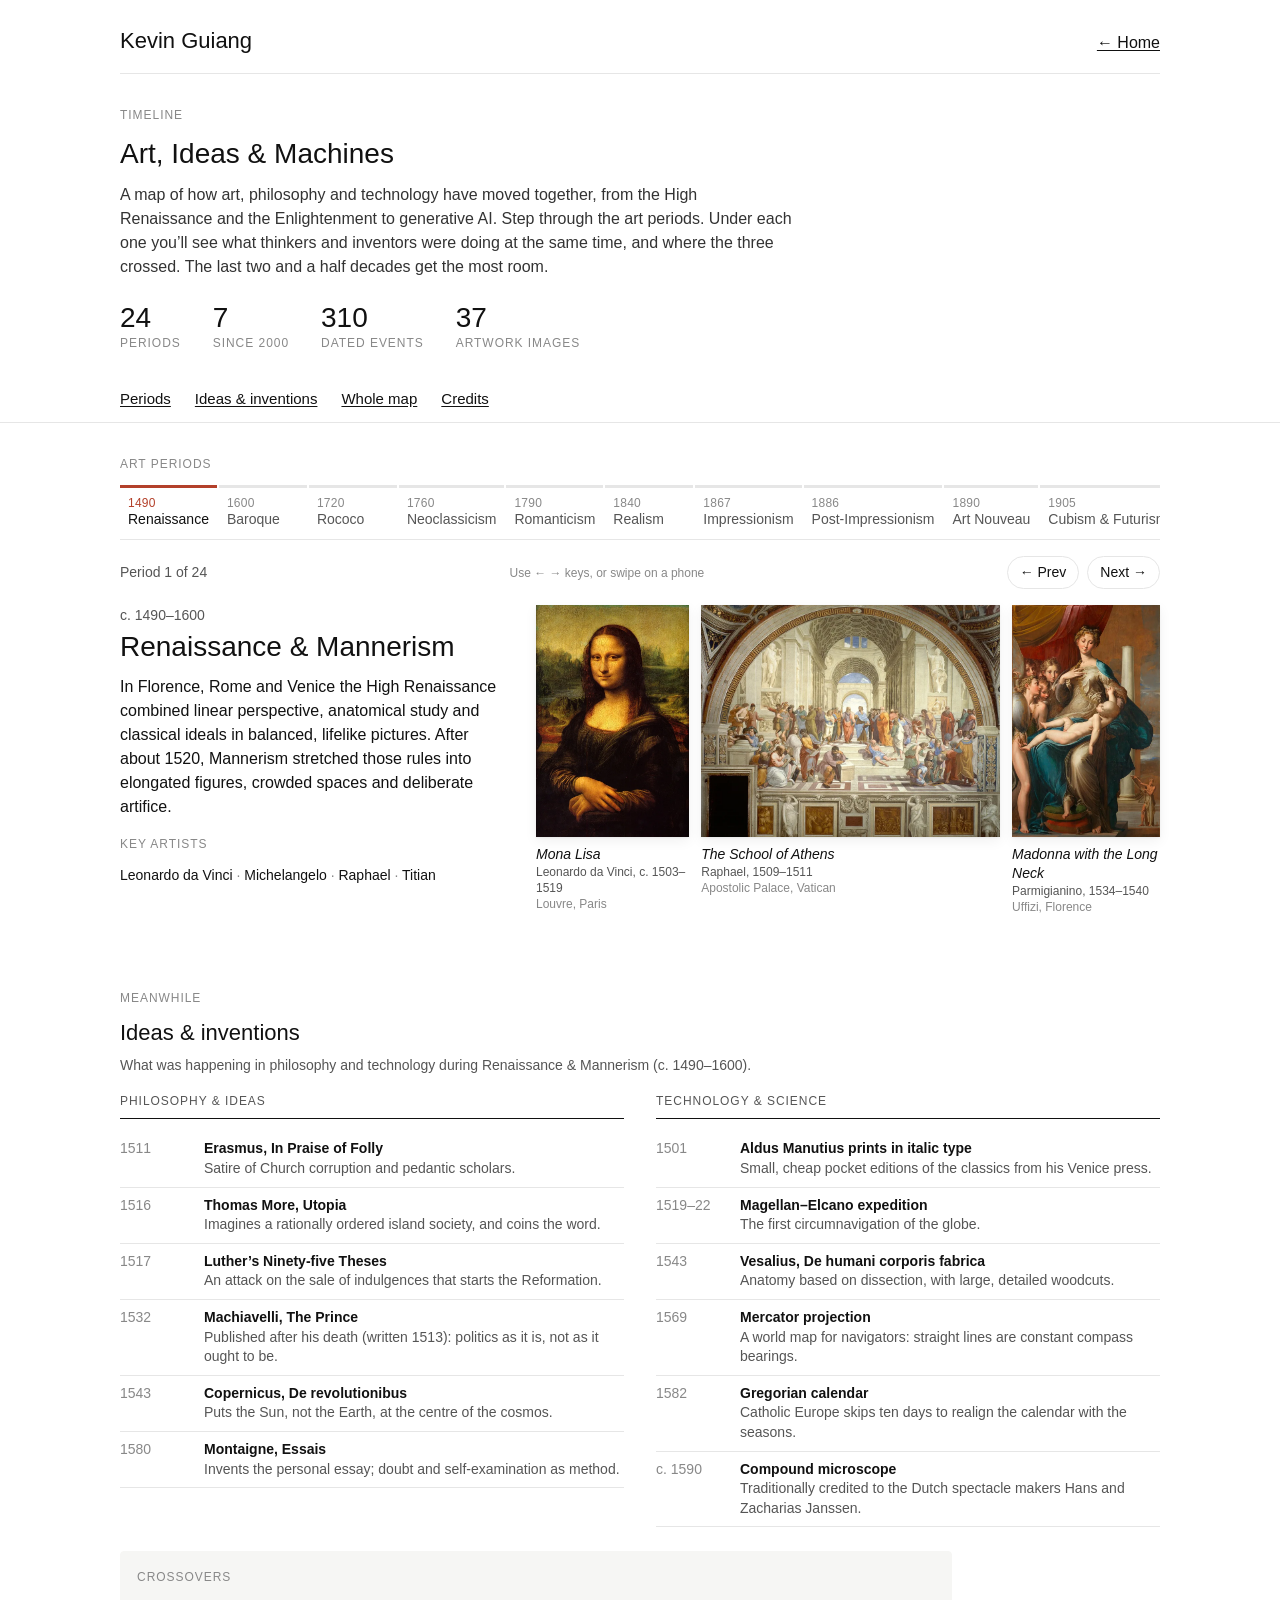
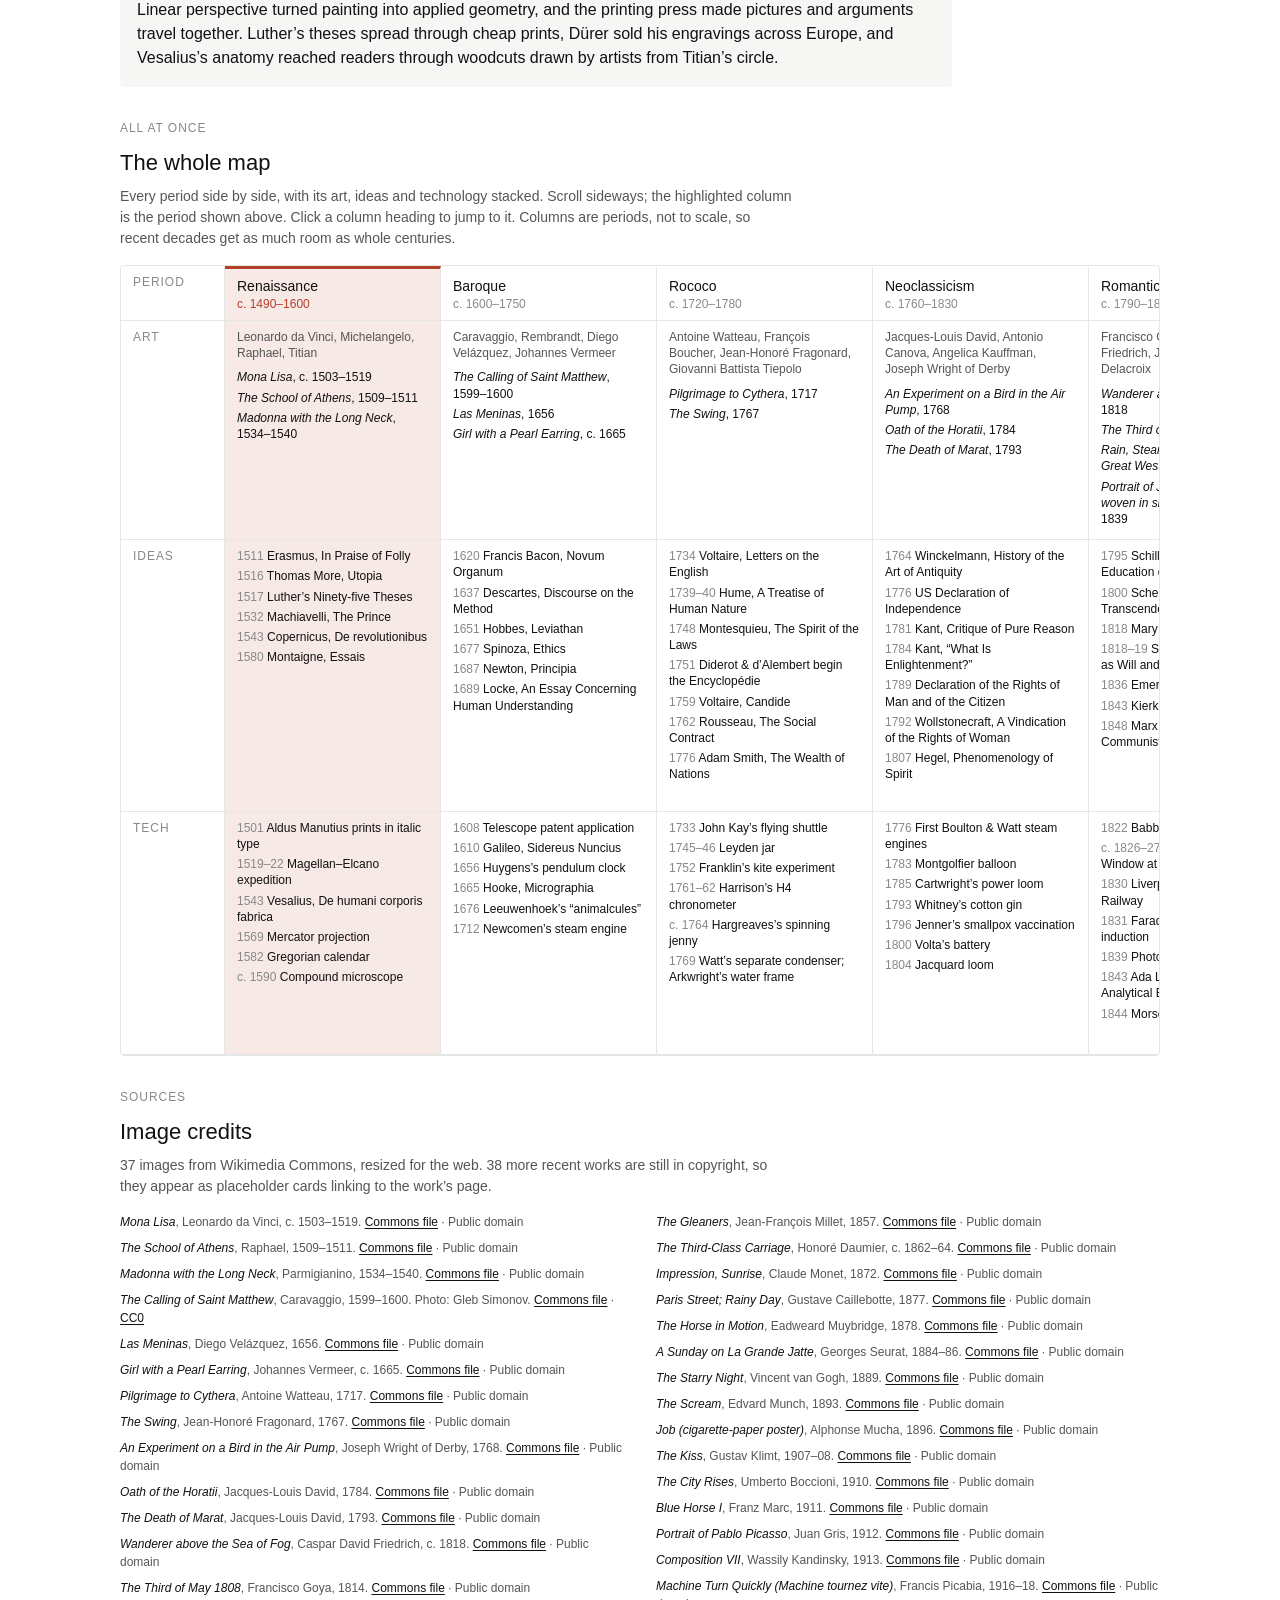
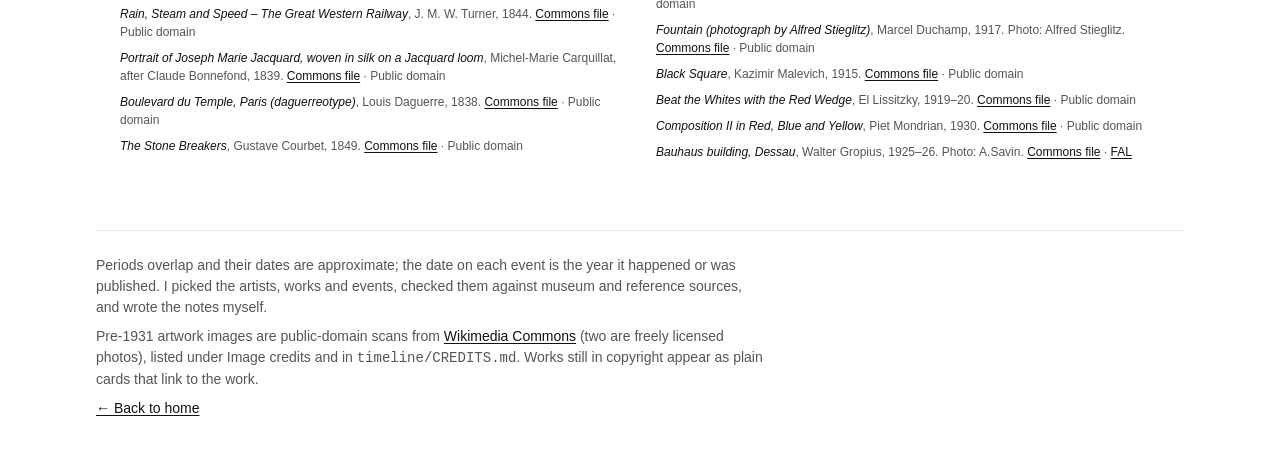
==== timeline/index.html @ 98204a41 "Add Timeline page: Art, Ideas & Machines Slideshow of 24 art periods (Renaissance to 2024-now, 7 sli" ====
<!DOCTYPE html>
<html lang="en">
<head>
  <meta charset="utf-8">
  <meta name="viewport" content="width=device-width, initial-scale=1">
  <meta name="description" content="Art, Ideas & Machines: a slideshow of art periods from the Renaissance to generative AI, with what was happening in philosophy and technology at the same time.">
  <title>Art, Ideas &amp; Machines — Kevin Guiang</title>
  <link rel="icon" href="data:,">
  <link rel="stylesheet" href="../assets/site.css">
  <style>
    /* Page-specific styles only; shared tokens and components live in assets/site.css.
       The accent marks one thing on this page: the period you are looking at. */
    html { scroll-behavior: smooth; }

    /* Period strip (mini-timeline) */
    .strip-wrap { position: relative; margin: 0 0 var(--space-4); }
    .strip { list-style: none; margin: 0; padding: 0 0 var(--space-2); display: flex; gap: 2px; overflow-x: auto; scrollbar-width: thin; border-bottom: 1px solid var(--color-line); }
    .strip li { flex: none; }
    .strip button { font: inherit; background: none; border: 0; border-top: 3px solid var(--color-line); padding: var(--space-2) var(--space-2) 0; min-width: 5.5rem; text-align: left; cursor: pointer; color: var(--color-subtle); line-height: 1.25; }
    .strip button:hover { border-top-color: var(--color-text); color: var(--color-text); }
    .strip button:focus-visible { outline: 2px solid var(--color-text); outline-offset: 2px; }
    .strip .yr { display: block; font-size: var(--text-xs); color: var(--color-muted); letter-spacing: 0.02em; }
    .strip .nm { display: block; font-size: var(--text-sm); white-space: nowrap; }
    .strip button[aria-current="true"] { border-top-color: var(--color-accent); color: var(--color-text); }
    .strip button[aria-current="true"] .yr { color: var(--color-accent); }
    .strip .era-break { border-left: 1px solid var(--color-line); margin-left: var(--space-2); padding-left: var(--space-2); }

    /* Slide controls */
    .controls { display: flex; align-items: center; justify-content: space-between; gap: var(--space-3); margin: 0 0 var(--space-4); }
    .controls .count { font-size: var(--text-sm); color: var(--color-subtle); }
    .controls .btns { display: flex; gap: var(--space-2); }
    .controls .hint { font-size: var(--text-xs); color: var(--color-muted); }
    @media (max-width: 600px) { .controls .hint { display: none; } }

    /* Slide */
    .slide { display: grid; grid-template-columns: minmax(16rem, 24rem) 1fr; gap: var(--space-6); align-items: start; min-height: 22rem; touch-action: pan-y; }
    .slide.enter { animation: fade .25s ease-out; }
    @keyframes fade { from { opacity: 0; transform: translateY(4px); } to { opacity: 1; transform: none; } }
    .slide .range { margin: 0 0 var(--space-1); font-size: var(--text-sm); color: var(--color-subtle); }
    .slide h2 { margin: 0 0 var(--space-3); font-size: var(--text-xl); font-weight: 400; line-height: 1.2; }
    .slide .desc { margin: 0 0 var(--space-4); }
    .slide .artists { margin: 0; padding: 0; list-style: none; font-size: var(--text-sm); }
    .slide .artists li { display: inline; }
    .slide .artists li + li::before { content: " · "; color: var(--color-muted); }

    /* Artworks: a justified row, each figure grows with its aspect ratio */
    .works { --row-h: 12rem; display: flex; flex-wrap: wrap; gap: var(--space-4) var(--space-3); align-items: flex-start; }
    .work { margin: 0; min-width: 0; }
    .work img { display: block; width: 100%; height: auto; background: var(--color-surface); box-shadow: var(--shadow-card); }
    .work .frame { display: block; text-decoration: none; }
    .work--ph { flex: 0.8 1 calc(0.8 * var(--row-h)); max-width: 16rem; }
    .work .ph { aspect-ratio: 4 / 5; width: 100%; padding: var(--space-3); text-decoration: none; color: var(--color-subtle); font-size: var(--text-xs); }
    .work .ph:hover { border-color: var(--color-text); }
    .work .ph .pt { color: var(--color-text); font-size: var(--text-sm); line-height: 1.3; display: -webkit-box; -webkit-line-clamp: 5; -webkit-box-orient: vertical; overflow: hidden; }
    .work .ph .pa { display: block; margin-top: var(--space-1); }
    .work .ph .pn { font-size: 0.625rem; letter-spacing: 0.06em; text-transform: uppercase; color: var(--color-muted); }
    .work .ph .go { text-decoration: underline; text-underline-offset: .15em; color: var(--color-text); }
    .work figcaption { margin-top: var(--space-2); font-size: var(--text-xs); line-height: 1.35; color: var(--color-subtle); }
    .work figcaption .wt { display: block; color: var(--color-text); font-size: var(--text-sm); font-style: italic; }
    .work figcaption .wn { display: block; color: var(--color-muted); }

    /* Lanes under the slideshow */
    .lanes { display: grid; grid-template-columns: 1fr 1fr; gap: var(--space-6); }
    .lane h3 { margin: 0 0 var(--space-3); padding-bottom: var(--space-2); border-bottom: 1px solid var(--color-text); font-size: var(--text-xs); font-weight: 400; letter-spacing: var(--tracking-label); text-transform: uppercase; color: var(--color-subtle); }
    .lane ol { list-style: none; margin: 0; padding: 0; }
    .lane li { display: grid; grid-template-columns: 4.5rem 1fr; gap: var(--space-3); padding: var(--space-2) 0; border-bottom: 1px solid var(--color-line); font-size: var(--text-sm); line-height: 1.4; }
    .lane .y { color: var(--color-muted); font-variant-numeric: tabular-nums; }
    .lane .t { display: block; font-weight: 700; }
    .lane .n { display: block; color: var(--color-subtle); }
    .cross { margin-top: var(--space-5); background: var(--color-surface); border-color: var(--color-surface); max-width: 52rem; }
    .cross p:last-child { margin: 0; }

    /* Overview: every period as a column, three lanes as rows */
    .ov-scroll { overflow-x: auto; border: 1px solid var(--color-line); border-radius: var(--radius); scrollbar-width: thin; }
    .ov { display: grid; width: max-content; grid-template-columns: 6.5rem; grid-auto-columns: 13.5rem; grid-template-rows: auto auto auto auto; grid-auto-flow: column; font-size: var(--text-xs); line-height: 1.35; }
    .ov > div { padding: var(--space-2) var(--space-3); border-right: 1px solid var(--color-line); border-bottom: 1px solid var(--color-line); }
    .ov .rl { position: sticky; left: 0; z-index: 1; background: var(--color-bg); letter-spacing: var(--tracking-label); text-transform: uppercase; color: var(--color-muted); }
    .ov .hd { padding: 0; border-top: 3px solid transparent; }
    .ov .hd button { font: inherit; text-align: left; width: 100%; height: 100%; background: none; border: 0; padding: var(--space-2) var(--space-3); cursor: pointer; color: var(--color-text); }
    .ov .hd button:hover .on { text-decoration: underline; }
    .ov .hd .on { display: block; font-size: var(--text-sm); }
    .ov .hd .or { display: block; color: var(--color-muted); }
    .ov ul { list-style: none; margin: 0; padding: 0; }
    .ov li { margin: 0 0 var(--space-1); }
    .ov li b { font-weight: 400; color: var(--color-muted); font-variant-numeric: tabular-nums; }
    .ov .art em { color: var(--color-text); }
    .ov .art .who { color: var(--color-subtle); margin-bottom: var(--space-2); }
    .ov .cur { background: var(--color-accent-soft); }
    .ov .hd.cur { border-top-color: var(--color-accent); }
    .ov .hd.cur .or { color: var(--color-accent); }
    .ov-note { margin-top: var(--space-2); }

    /* Credits */
    .credits { margin: 0; padding: 0; list-style: none; columns: 2 22rem; column-gap: var(--space-6); font-size: var(--text-xs); color: var(--color-subtle); }
    .credits li { break-inside: avoid; margin: 0 0 var(--space-2); }
    .credits i { color: var(--color-text); }

    @media (max-width: 860px) {
      .slide { grid-template-columns: 1fr; gap: var(--space-4); min-height: 0; }
      .works { --row-h: 9.5rem; }
    }
    @media (max-width: 600px) {
      .page-title { font-size: 1.4rem; }
      .slide h2 { font-size: 1.4rem; }
      .lanes { grid-template-columns: 1fr; gap: var(--space-5); }
      .lane li { grid-template-columns: 3.75rem 1fr; gap: var(--space-2); }
      .works { --row-h: 8rem; }
      .work--ph { flex: 1 1 calc(50% - var(--space-3)); max-width: none; }
      .work .ph { aspect-ratio: auto; min-height: 9.5rem; gap: var(--space-3); }
      .ov { grid-template-columns: 4.75rem; grid-auto-columns: 12rem; }
    }
    @media (prefers-reduced-motion: reduce) { .slide.enter { animation: none; } html { scroll-behavior: auto; } }
  </style>
</head>
<body>
  <div class="container">
    <header class="site-header">
      <p class="site-name"><a href="../">Kevin Guiang</a></p>
      <a href="../">&larr; Home</a>
    </header>
    <section class="page-intro">
      <p class="section-label">Timeline</p>
      <h1 class="page-title">Art, Ideas &amp; Machines</h1>
      <p class="lede">A map of how art, philosophy and technology have moved together, from the High Renaissance and the Enlightenment to generative AI. Step through the art periods. Under each one you&rsquo;ll see what thinkers and inventors were doing at the same time, and where the three crossed. The last two and a half decades get the most room.</p>
      <ul class="stats" id="stats"></ul>
    </section>
  </div>

  <nav class="page-nav" aria-label="Sections">
    <div class="container"><ul>
      <li><a href="#periods">Periods</a></li>
      <li><a href="#lanes">Ideas &amp; inventions</a></li>
      <li><a href="#overview">Whole map</a></li>
      <li><a href="#credits">Credits</a></li>
    </ul></div>
  </nav>

  <main class="container">
    <section class="section" id="periods" aria-labelledby="h-periods" aria-roledescription="carousel">
      <p class="section-label" id="h-periods">Art periods</p>
      <div class="strip-wrap">
        <ol class="strip" id="strip" aria-label="Jump to a period"></ol>
      </div>
      <div class="controls">
        <span class="count" id="count" aria-live="polite"></span>
        <span class="hint">Use &larr; &rarr; keys, or swipe on a phone</span>
        <span class="btns">
          <button type="button" class="chip" id="prev" aria-label="Previous period">&larr; Prev</button>
          <button type="button" class="chip" id="next" aria-label="Next period">Next &rarr;</button>
        </span>
      </div>
      <article class="slide" id="slide" aria-roledescription="slide"></article>
    </section>

    <section class="section" id="lanes" aria-labelledby="h-lanes">
      <p class="section-label">Meanwhile</p>
      <h2 class="section-title" id="h-lanes">Ideas &amp; inventions</h2>
      <p class="section-note" id="lanes-note"></p>
      <div class="lanes">
        <div class="lane"><h3>Philosophy &amp; ideas</h3><ol id="lane-phil"></ol></div>
        <div class="lane"><h3>Technology &amp; science</h3><ol id="lane-tech"></ol></div>
      </div>
      <div class="card cross">
        <p class="section-label">Crossovers</p>
        <p id="cross"></p>
      </div>
    </section>

    <section class="section" id="overview" aria-labelledby="h-overview">
      <p class="section-label">All at once</p>
      <h2 class="section-title" id="h-overview">The whole map</h2>
      <p class="section-note">Every period side by side, with its art, ideas and technology stacked. Scroll sideways; the highlighted column is the period shown above. Click a column heading to jump to it. Columns are periods, not to scale, so recent decades get as much room as whole centuries.</p>
      <div class="ov-scroll" id="ov-scroll" tabindex="0" aria-label="Overview of all periods, scrollable sideways">
        <div class="ov" id="ov"></div>
      </div>
    </section>

    <section class="section" id="credits" aria-labelledby="h-credits">
      <p class="section-label">Sources</p>
      <h2 class="section-title" id="h-credits">Image credits</h2>
      <p class="section-note" id="credits-note"></p>
      <ul class="credits" id="credit-list"></ul>
    </section>
  </main>

  <footer class="container site-footer">
    <p>Periods overlap and their dates are approximate; the date on each event is the year it happened or was published. I picked the artists, works and events, checked them against museum and reference sources, and wrote the notes myself.</p>
    <p>Pre-1931 artwork images are public-domain scans from <a href="https://commons.wikimedia.org/">Wikimedia Commons</a> (two are freely licensed photos), listed under Image credits and in <code>timeline/CREDITS.md</code>. Works still in copyright appear as plain cards that link to the work.</p>
    <p><a href="../">&larr; Back to home</a></p>
  </footer>

  <script src="data.js"></script>
  <script>
  (function () {
    const D = window.TIMELINE, P = D.periods, C = D.credits;
    const $ = id => document.getElementById(id);
    const esc = s => String(s).replace(/[&<>"]/g, c => ({ "&": "&amp;", "<": "&lt;", ">": "&gt;", '"': "&quot;" }[c]));
    const reduce = window.matchMedia("(prefers-reduced-motion: reduce)").matches;
    let idx = 0;

    // Stats
    const nImg = P.reduce((n, p) => n + p.works.filter(w => w.img).length, 0);
    const nEv = P.reduce((n, p) => n + p.phil.length + p.tech.length, 0);
    $("stats").innerHTML = [[P.length, "periods"], [P.filter(p => p.start >= 2000).length, "since 2000"], [nEv, "dated events"], [nImg, "artwork images"]]
      .map(([n, l]) => `<li><span class="num">${n}</span><span class="lbl">${l}</span></li>`).join("");

    // Period strip
    $("strip").innerHTML = P.map((p, i) => `<li${p.start >= 2000 && P[i - 1] && P[i - 1].start < 2000 ? ' class="era-break"' : ""}><button type="button" data-i="${i}" aria-label="${esc(p.name)}, ${esc(p.range)}"><span class="yr">${p.start}</span><span class="nm">${esc(p.short)}</span></button></li>`).join("");
    $("strip").addEventListener("click", e => { const b = e.target.closest("button[data-i]"); if (b) go(+b.dataset.i); });

    // Works
    function work(w) {
      const cap = `<figcaption><span class="wt">${esc(w.t)}</span>${esc(w.a)}, ${esc(w.y)}${w.where ? `<span class="wn">${esc(w.where)}</span>` : ""}${w.note ? `<span class="wn">${esc(w.note)}</span>` : ""}</figcaption>`;
      if (w.img) {
        const ar = w.w / w.h, cr = C[w.img];
        return `<figure class="work" style="flex:${ar.toFixed(3)} 1 calc(${ar.toFixed(3)} * var(--row-h));max-width:calc(${ar.toFixed(3)} * 20rem)">
          <a class="frame" href="${esc(cr.page)}" target="_blank" rel="noopener" title="Source on Wikimedia Commons"><img src="img/${w.img}.webp" width="${w.w}" height="${w.h}" alt="${esc(w.t)} by ${esc(w.a)}, ${esc(w.y)}" decoding="async"></a>${cap}</figure>`;
      }
      const sub = [w.where, w.note].filter(Boolean).map(x => `<span class="wn">${esc(x)}</span>`).join("");
      return `<figure class="work work--ph">
        <a class="placeholder ph" href="${esc(w.link)}" target="_blank" rel="noopener" aria-label="${esc(w.t)} by ${esc(w.a)}, ${esc(w.y)}. Image not shown because the work is in copyright. Opens the work’s page."><span><span class="pt">${esc(w.t)}</span><span class="pa">${esc(w.a)}, ${esc(w.y)}</span></span><span><span class="pn">Placeholder · image in copyright</span><br><span class="go">View the work &#8599;</span></span></a>${sub ? `<figcaption>${sub}</figcaption>` : ""}</figure>`;
    }

    // Lanes
    const laneLi = ([y, t, n]) => `<li><span class="y">${esc(y)}</span><span><span class="t">${esc(t)}</span><span class="n">${esc(n)}</span></span></li>`;

    function render() {
      const p = P[idx];
      const slide = $("slide");
      slide.innerHTML = `<div><p class="range">${esc(p.range)}</p><h2>${esc(p.name)}</h2><p class="desc">${esc(p.desc)}</p>
        <p class="section-label">Key artists</p><ul class="artists">${p.artists.map(a => `<li>${esc(a)}</li>`).join("")}</ul></div>
        <div class="works">${p.works.map(work).join("")}</div>`;
      slide.setAttribute("aria-label", `${idx + 1} of ${P.length}: ${p.name}`);
      if (!reduce) { slide.classList.remove("enter"); void slide.offsetWidth; slide.classList.add("enter"); }
      slide.querySelectorAll("img").forEach(img => img.addEventListener("error", () => { img.closest(".frame").outerHTML = `<div class="placeholder ph"><span class="pt">${esc(img.alt)}</span><span class="pn">Image failed to load</span></div>`; }, { once: true }));
      $("count").textContent = `Period ${idx + 1} of ${P.length}`;
      $("prev").disabled = idx === 0; $("next").disabled = idx === P.length - 1;
      $("lanes-note").textContent = `What was happening in philosophy and technology during ${p.start >= 1990 ? p.range : p.name + " (" + p.range + ")"}.`;
      $("lane-phil").innerHTML = p.phil.map(laneLi).join("");
      $("lane-tech").innerHTML = p.tech.map(laneLi).join("");
      $("cross").textContent = p.cross;
      // Strip + overview highlight
      $("strip").querySelectorAll("button").forEach((b, i) => b.setAttribute("aria-current", i === idx ? "true" : "false"));
      $("ov").querySelectorAll(".col").forEach(el => el.classList.toggle("cur", +el.dataset.i === idx));
      centre($("strip"), $("strip").querySelector(`button[data-i="${idx}"]`).parentElement);
      const head = $("ov").querySelector(`.hd[data-i="${idx}"]`);
      if (head) centre($("ov-scroll"), head, $("ov").querySelector(".rl").offsetWidth);
      // URL + preload neighbours
      const url = new URL(location.href); url.searchParams.set("period", p.id); history.replaceState(null, "", url);
      [idx - 1, idx + 1].forEach(j => P[j] && P[j].works.forEach(w => { if (w.img) { const im = new Image(); im.src = `img/${w.img}.webp`; } }));
    }
    function centre(scroller, el, gutter) {
      const g = gutter || 0, sr = scroller.getBoundingClientRect(), er = el.getBoundingClientRect();
      const left = scroller.scrollLeft + (er.left - sr.left) - g - (scroller.clientWidth - g - er.width) / 2;
      scroller.scrollTo({ left: Math.max(0, left), behavior: reduce ? "auto" : "smooth" });
    }
    function go(i) { if (i < 0 || i >= P.length || i === idx) return; idx = i; render(); }

    $("prev").addEventListener("click", () => go(idx - 1));
    $("next").addEventListener("click", () => go(idx + 1));
    document.addEventListener("keydown", e => {
      if (e.altKey || e.ctrlKey || e.metaKey || e.shiftKey) return;
      if (e.target.closest("input, textarea, select, .ov-scroll")) return;
      if (e.key === "ArrowLeft") { go(idx - 1); e.preventDefault(); }
      else if (e.key === "ArrowRight") { go(idx + 1); e.preventDefault(); }
    });
    // Swipe
    let sx = null, sy = 0;
    $("slide").addEventListener("touchstart", e => { if (e.touches.length === 1) { sx = e.touches[0].clientX; sy = e.touches[0].clientY; } }, { passive: true });
    $("slide").addEventListener("touchend", e => {
      if (sx === null) return;
      const dx = e.changedTouches[0].clientX - sx, dy = e.changedTouches[0].clientY - sy; sx = null;
      if (Math.abs(dx) > 50 && Math.abs(dx) > Math.abs(dy) * 1.5) go(idx + (dx < 0 ? 1 : -1));
    }, { passive: true });

    // Overview grid: row labels, then one column (4 cells) per period
    const short = s => esc(s);
    let ov = `<div class="rl">Period</div><div class="rl">Art</div><div class="rl">Ideas</div><div class="rl">Tech</div>`;
    P.forEach((p, i) => {
      ov += `<div class="hd col" data-i="${i}"><button type="button" data-i="${i}"><span class="on">${esc(p.short)}</span><span class="or">${esc(p.range)}</span></button></div>`;
      ov += `<div class="art col" data-i="${i}"><div class="who">${p.artists.map(esc).join(", ")}</div><ul>${p.works.map(w => `<li><em>${esc(w.t)}</em>, ${esc(w.y)}</li>`).join("")}</ul></div>`;
      ov += `<div class="col" data-i="${i}"><ul>${p.phil.map(([y, t]) => `<li><b>${esc(y)}</b> ${short(t)}</li>`).join("")}</ul></div>`;
      ov += `<div class="col" data-i="${i}"><ul>${p.tech.map(([y, t]) => `<li><b>${esc(y)}</b> ${short(t)}</li>`).join("")}</ul></div>`;
    });
    $("ov").innerHTML = ov;
    $("ov").addEventListener("click", e => { const b = e.target.closest("button[data-i]"); if (!b) return; go(+b.dataset.i); $("periods").scrollIntoView({ behavior: reduce ? "auto" : "smooth" }); });

    // Credits
    const used = [];
    P.forEach(p => p.works.forEach(w => { if (w.img) used.push(w); }));
    const nPh = P.reduce((n, p) => n + p.works.filter(w => !w.img).length, 0);
    $("credits-note").textContent = `${used.length} images from Wikimedia Commons, resized for the web. ${nPh} more recent works are still in copyright, so they appear as placeholder cards linking to the work’s page.`;
    $("credit-list").innerHTML = used.map(w => { const c = C[w.img];
      const lic = c.licenseUrl ? `<a href="${esc(c.licenseUrl)}" target="_blank" rel="noopener">${esc(c.license)}</a>` : esc(c.license);
      return `<li><i>${esc(w.t)}</i>, ${esc(w.a)}, ${esc(w.y)}. ${c.by ? esc(c.by) + ". " : ""}<a href="${esc(c.page)}" target="_blank" rel="noopener">Commons file</a> · ${lic}</li>`; }).join("");

    // Start from ?period= if present
    const want = new URLSearchParams(location.search).get("period");
    const start = P.findIndex(p => p.id === want);
    idx = start >= 0 ? start : 0;
    render();
  })();
  </script>
</body>
</html>
---- assets/site.css ----
/* Kevin Guiang: shared site theme. See THEME.md for the tokens and components.
   Base rules match the landing page's look exactly: white background, #111 text,
   Arial, underlined links, small grey uppercase labels. Everything else is a class. */

:root {
  /* Color */
  --color-bg: #fff;
  --color-text: #111;
  --color-subtle: #555;      /* secondary text */
  --color-muted: #888;       /* labels, captions */
  --color-line: #e6e6e6;     /* rules, borders */
  --color-surface: #f6f6f4;  /* quiet panels, placeholders */
  --color-accent: #b3402a;   /* the one accent: highlights, active state */
  --color-accent-soft: #f7e9e5;

  /* Type */
  --font-sans: Arial, Helvetica, sans-serif;
  --text-xs: 0.75rem;   /* labels */
  --text-sm: 0.875rem;  /* captions, meta */
  --text-base: 1rem;
  --text-lg: 1.375rem;  /* the name on the landing page */
  --text-xl: 1.75rem;   /* page titles */
  --leading: 1.5;
  --tracking-label: 0.08em;

  /* Space and layout */
  --space-1: 0.25rem;
  --space-2: 0.5rem;
  --space-3: 0.75rem;
  --space-4: 1rem;
  --space-5: 1.5rem;
  --space-6: 2rem;
  --space-7: 3rem;
  --space-8: 4rem;
  --content-width: 68rem;
  --measure: 42rem;
  --radius: 4px;
  --shadow-card: 0 1px 2px rgba(0,0,0,.06), 0 4px 12px rgba(0,0,0,.06);
}

/* ---------- Base (identical to the landing page) ---------- */
*, *::before, *::after { box-sizing: border-box; }
html { -webkit-text-size-adjust: 100%; }
body {
  margin: 0;
  background: var(--color-bg);
  color: var(--color-text);
  font-family: var(--font-sans);
  font-size: var(--text-base);
  line-height: var(--leading);
}
a {
  color: var(--color-text);
  text-decoration: underline;
  text-underline-offset: 0.15em;
}
a:hover, a:focus-visible { text-decoration-thickness: 2px; }
a:focus-visible { outline: 2px solid var(--color-text); outline-offset: 3px; }
img { max-width: 100%; }

/* ---------- Layout ---------- */
.container { max-width: var(--content-width); margin: 0 auto; padding: 0 var(--space-5); }
@media (max-width: 600px) { .container { padding: 0 var(--space-4); } }

/* Site header used on every inner page: name (links home) + "← Home" */
.site-header { display: flex; align-items: baseline; justify-content: space-between; gap: var(--space-4); padding: var(--space-5) 0 var(--space-4); border-bottom: 1px solid var(--color-line); }
.site-header .site-name { margin: 0; font-size: var(--text-lg); font-weight: 400; }
.site-header .site-name a { text-decoration: none; }

.site-footer { margin-top: var(--space-8); padding: var(--space-5) 0 var(--space-7); border-top: 1px solid var(--color-line); color: var(--color-subtle); font-size: var(--text-sm); }
.site-footer p { margin: 0 0 var(--space-2); max-width: var(--measure); }

/* ---------- Type components ---------- */
.section-label, .group-label {
  margin: 0 0 var(--space-3);
  font-size: var(--text-xs);
  font-weight: 400;
  letter-spacing: var(--tracking-label);
  text-transform: uppercase;
  color: var(--color-muted);
}
.page-intro { padding: var(--space-6) 0 var(--space-5); }
.page-title { margin: 0 0 var(--space-3); font-size: var(--text-xl); font-weight: 400; line-height: 1.25; }
.lede { margin: 0; max-width: var(--measure); color: #333; }
.section { padding: var(--space-6) 0 0; scroll-margin-top: 3.5rem; }
.section-title { margin: 0 0 var(--space-2); font-size: var(--text-lg); font-weight: 400; line-height: 1.3; }
.section-note { margin: 0 0 var(--space-4); max-width: var(--measure); color: var(--color-subtle); font-size: var(--text-sm); }
.muted { color: var(--color-muted); }
.subtle { color: var(--color-subtle); }
.accent { color: var(--color-accent); }

/* In-page navigation: a row of plain underlined links */
.page-nav { position: sticky; top: 0; z-index: 10; background: rgba(255,255,255,.96); border-bottom: 1px solid var(--color-line); }
.page-nav ul { list-style: none; margin: 0; padding: var(--space-3) 0; display: flex; gap: var(--space-5); overflow-x: auto; scrollbar-width: none; }
.page-nav ul::-webkit-scrollbar { display: none; }
.page-nav li { flex: none; font-size: 0.9375rem; white-space: nowrap; }

/* ---------- Components ---------- */
.card { background: var(--color-bg); border: 1px solid var(--color-line); border-radius: var(--radius); padding: var(--space-4); }
.card--accent { border-color: var(--color-accent); box-shadow: inset 0 0 0 1px var(--color-accent); }

/* Chip: filter/toggle button styled as a quiet pill */
.chip { display: inline-flex; align-items: center; gap: var(--space-2); font: inherit; font-size: var(--text-sm); color: var(--color-text); background: var(--color-bg); border: 1px solid var(--color-line); border-radius: 999px; padding: 0.3rem 0.75rem; cursor: pointer; }
.chip:hover { border-color: var(--color-text); }
.chip[aria-pressed="true"] { background: var(--color-text); border-color: var(--color-text); color: var(--color-bg); }
.chip:focus-visible { outline: 2px solid var(--color-text); outline-offset: 2px; }
.chip .count { color: var(--color-muted); font-size: var(--text-xs); }
.chip[aria-pressed="true"] .count { color: #ccc; }

/* Badge: tiny label, e.g. a rating or "5★" */
.badge { display: inline-block; font-size: var(--text-xs); letter-spacing: 0.02em; padding: 0.05rem 0.4rem; border-radius: 2px; background: var(--color-surface); color: var(--color-subtle); }
.badge--accent { background: var(--color-accent); color: #fff; }

/* Stats row: big number over a small label */
.stats { display: flex; flex-wrap: wrap; gap: var(--space-5) var(--space-6); margin: var(--space-5) 0 0; padding: 0; list-style: none; }
.stats li { display: flex; flex-direction: column; }
.stats .num { font-size: var(--text-xl); line-height: 1.1; }
.stats .lbl { font-size: var(--text-xs); letter-spacing: var(--tracking-label); text-transform: uppercase; color: var(--color-muted); }

/* Typographic placeholder for missing images */
.placeholder { display: flex; flex-direction: column; justify-content: space-between; padding: var(--space-2); background: var(--color-surface); color: var(--color-subtle); border: 1px solid var(--color-line); font-size: var(--text-xs); line-height: 1.3; }

.visually-hidden { position: absolute !important; width: 1px; height: 1px; padding: 0; margin: -1px; overflow: hidden; clip: rect(0 0 0 0); white-space: nowrap; border: 0; }

@media (prefers-reduced-motion: reduce) { * { scroll-behavior: auto !important; transition: none !important; } }
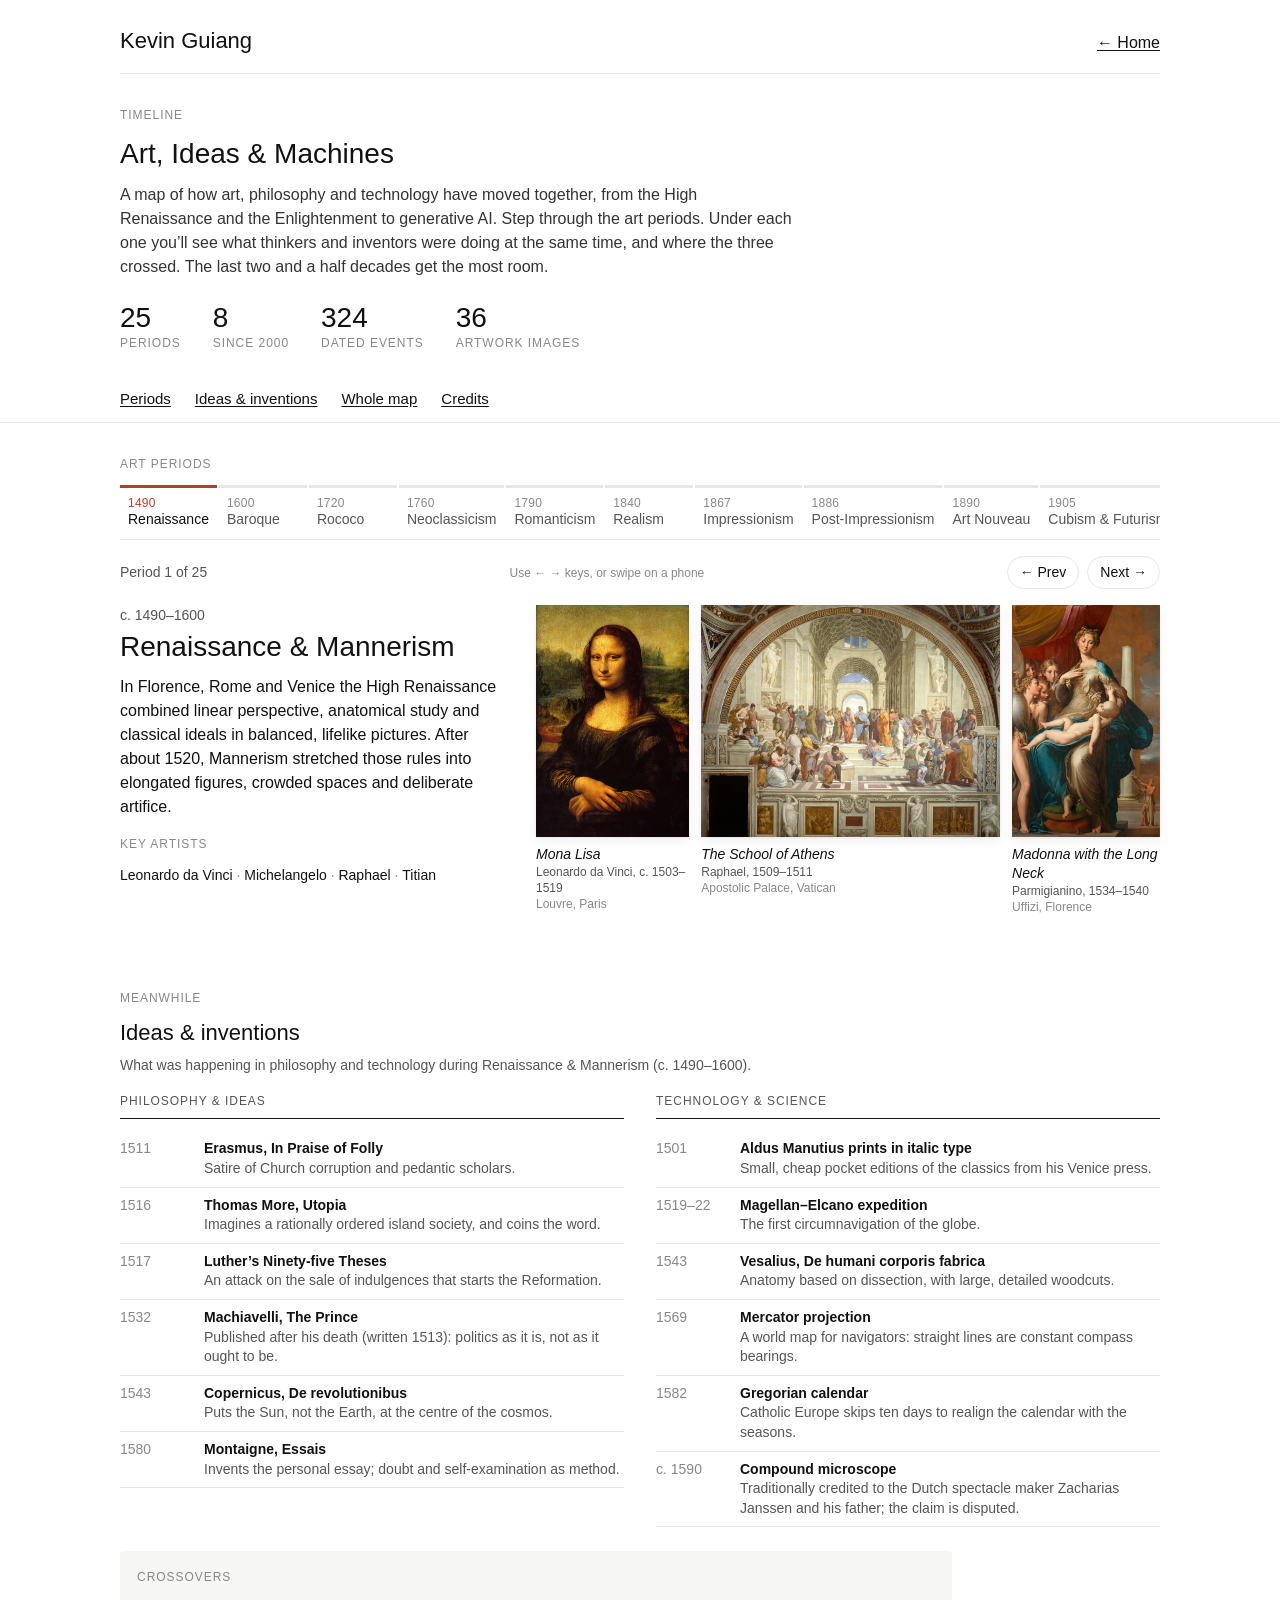
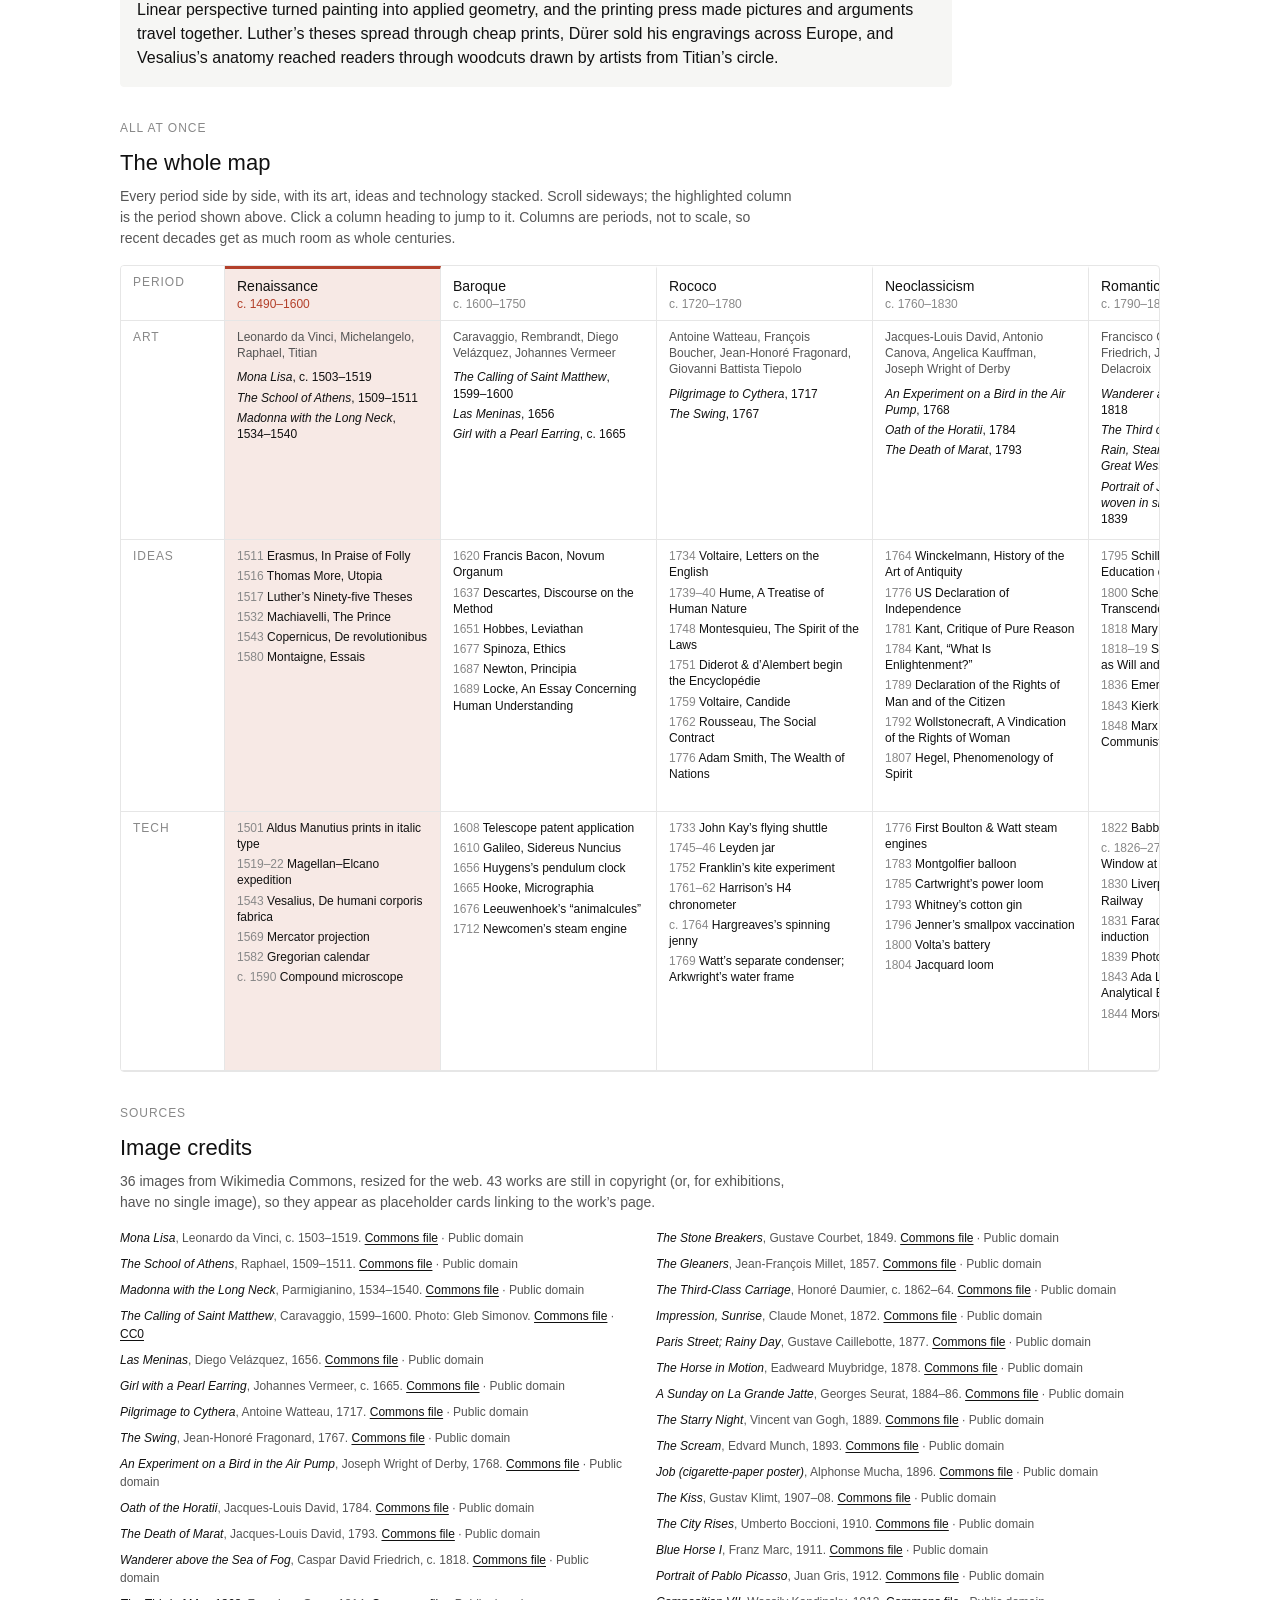
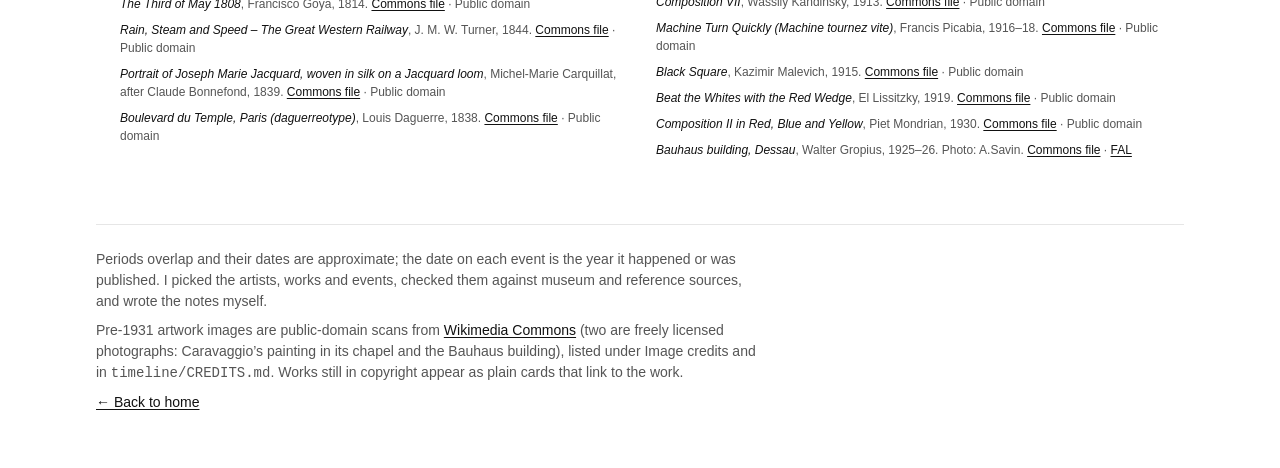
==== commit 539e19aa: "Timeline: add mid-2025–now slide, fact-check fixes, Fountain placeholder, mobile polish - Split the " ====
--- a/timeline/index.html
+++ b/timeline/index.html
@@ -40,8 +40,8 @@
     .slide h2 { margin: 0 0 var(--space-3); font-size: var(--text-xl); font-weight: 400; line-height: 1.2; }
     .slide .desc { margin: 0 0 var(--space-4); }
     .slide .artists { margin: 0; padding: 0; list-style: none; font-size: var(--text-sm); }
-    .slide .artists li { display: inline; }
-    .slide .artists li + li::before { content: " · "; color: var(--color-muted); }
+    .slide .artists li { display: inline; white-space: nowrap; }
+    .slide .artists li:not(:last-child)::after { content: " ·"; color: var(--color-muted); }
 
     /* Artworks: a justified row, each figure grows with its aspect ratio */
     .works { --row-h: 12rem; display: flex; flex-wrap: wrap; gap: var(--space-4) var(--space-3); align-items: flex-start; }
@@ -55,6 +55,10 @@
     .work .ph .pa { display: block; margin-top: var(--space-1); }
     .work .ph .pn { font-size: 0.625rem; letter-spacing: 0.06em; text-transform: uppercase; color: var(--color-muted); }
     .work .ph .go { text-decoration: underline; text-underline-offset: .15em; color: var(--color-text); }
+    /* Slides with only placeholder cards: an even grid instead of a justified row */
+    .works--ph { display: grid; grid-template-columns: repeat(auto-fill, minmax(9.5rem, 1fr)); }
+    .works--ph .work--ph { max-width: none; }
+    .works--ph .work .ph { aspect-ratio: auto; min-height: 11rem; gap: var(--space-3); }
     .work figcaption { margin-top: var(--space-2); font-size: var(--text-xs); line-height: 1.35; color: var(--color-subtle); }
     .work figcaption .wt { display: block; color: var(--color-text); font-size: var(--text-sm); font-style: italic; }
     .work figcaption .wn { display: block; color: var(--color-muted); }
@@ -67,6 +71,8 @@
     .lane .y { color: var(--color-muted); font-variant-numeric: tabular-nums; }
     .lane .t { display: block; font-weight: 700; }
     .lane .n { display: block; color: var(--color-subtle); }
+    .lane .src { color: var(--color-muted); font-size: var(--text-xs); white-space: nowrap; text-underline-offset: .15em; }
+    .lane .src:hover { color: var(--color-text); }
     .cross { margin-top: var(--space-5); background: var(--color-surface); border-color: var(--color-surface); max-width: 52rem; }
     .cross p:last-child { margin: 0; }
 
@@ -108,6 +114,9 @@
       .work--ph { flex: 1 1 calc(50% - var(--space-3)); max-width: none; }
       .work .ph { aspect-ratio: auto; min-height: 9.5rem; gap: var(--space-3); }
       .ov { grid-template-columns: 4.75rem; grid-auto-columns: 12rem; }
+      .page-nav ul { gap: var(--space-4); }
+      .page-nav li { font-size: 0.875rem; }
+      .stats { display: grid; grid-template-columns: 1fr 1fr; }
     }
     @media (prefers-reduced-motion: reduce) { .slide.enter { animation: none; } html { scroll-behavior: auto; } }
   </style>
@@ -185,7 +194,7 @@
 
   <footer class="container site-footer">
     <p>Periods overlap and their dates are approximate; the date on each event is the year it happened or was published. I picked the artists, works and events, checked them against museum and reference sources, and wrote the notes myself.</p>
-    <p>Pre-1931 artwork images are public-domain scans from <a href="https://commons.wikimedia.org/">Wikimedia Commons</a> (two are freely licensed photos), listed under Image credits and in <code>timeline/CREDITS.md</code>. Works still in copyright appear as plain cards that link to the work.</p>
+    <p>Pre-1931 artwork images are public-domain scans from <a href="https://commons.wikimedia.org/">Wikimedia Commons</a> (two are freely licensed photographs: Caravaggio’s painting in its chapel and the Bauhaus building), listed under Image credits and in <code>timeline/CREDITS.md</code>. Works still in copyright appear as plain cards that link to the work.</p>
     <p><a href="../">&larr; Back to home</a></p>
   </footer>
 
@@ -218,24 +227,24 @@
       }
       const sub = [w.where, w.note].filter(Boolean).map(x => `<span class="wn">${esc(x)}</span>`).join("");
       return `<figure class="work work--ph">
-        <a class="placeholder ph" href="${esc(w.link)}" target="_blank" rel="noopener" aria-label="${esc(w.t)} by ${esc(w.a)}, ${esc(w.y)}. Image not shown because the work is in copyright. Opens the work’s page."><span><span class="pt">${esc(w.t)}</span><span class="pa">${esc(w.a)}, ${esc(w.y)}</span></span><span><span class="pn">Placeholder · image in copyright</span><br><span class="go">View the work &#8599;</span></span></a>${sub ? `<figcaption>${sub}</figcaption>` : ""}</figure>`;
+        <a class="placeholder ph" href="${esc(w.link)}" target="_blank" rel="noopener" aria-label="${esc(w.t)} by ${esc(w.a)}, ${esc(w.y)}. ${w.ex ? "Exhibition, no single image shown. Opens its page." : "Image not shown because the work is in copyright. Opens the work’s page."}"><span><span class="pt">${esc(w.t)}</span><span class="pa">${esc(w.a)}, ${esc(w.y)}</span></span><span><span class="pn">${w.ex ? "Placeholder · exhibition" : "Placeholder · image in copyright"}</span><br><span class="go">View the work &#8599;</span></span></a>${sub ? `<figcaption>${sub}</figcaption>` : ""}</figure>`;
     }
 
     // Lanes
-    const laneLi = ([y, t, n]) => `<li><span class="y">${esc(y)}</span><span><span class="t">${esc(t)}</span><span class="n">${esc(n)}</span></span></li>`;
+    const laneLi = ([y, t, n, src]) => `<li><span class="y">${esc(y)}</span><span><span class="t">${esc(t)}</span><span class="n">${esc(n)}${src ? ` <a class="src" href="${esc(src)}" target="_blank" rel="noopener" aria-label="Source for ${esc(t)} (opens in a new tab)">Source&nbsp;&#8599;</a>` : ""}</span></span></li>`;
 
     function render() {
       const p = P[idx];
       const slide = $("slide");
       slide.innerHTML = `<div><p class="range">${esc(p.range)}</p><h2>${esc(p.name)}</h2><p class="desc">${esc(p.desc)}</p>
-        <p class="section-label">Key artists</p><ul class="artists">${p.artists.map(a => `<li>${esc(a)}</li>`).join("")}</ul></div>
-        <div class="works">${p.works.map(work).join("")}</div>`;
+        <p class="section-label">Key artists</p><ul class="artists">${p.artists.map(a => `<li>${esc(a)}</li>`).join(" ")}</ul></div>
+        <div class="works${p.works.every(w => !w.img) ? " works--ph" : ""}">${p.works.map(work).join("")}</div>`;
       slide.setAttribute("aria-label", `${idx + 1} of ${P.length}: ${p.name}`);
       if (!reduce) { slide.classList.remove("enter"); void slide.offsetWidth; slide.classList.add("enter"); }
       slide.querySelectorAll("img").forEach(img => img.addEventListener("error", () => { img.closest(".frame").outerHTML = `<div class="placeholder ph"><span class="pt">${esc(img.alt)}</span><span class="pn">Image failed to load</span></div>`; }, { once: true }));
       $("count").textContent = `Period ${idx + 1} of ${P.length}`;
       $("prev").disabled = idx === 0; $("next").disabled = idx === P.length - 1;
-      $("lanes-note").textContent = `What was happening in philosophy and technology during ${p.start >= 1990 ? p.range : p.name + " (" + p.range + ")"}.`;
+      $("lanes-note").textContent = `What was happening in philosophy and technology ${p.when || "during " + (p.start >= 1990 ? p.range : p.name + " (" + p.range + ")")}.${p.phil.concat(p.tech).some(x => x[3]) ? " Each recent event links to its source." : ""}`;
       $("lane-phil").innerHTML = p.phil.map(laneLi).join("");
       $("lane-tech").innerHTML = p.tech.map(laneLi).join("");
       $("cross").textContent = p.cross;
@@ -289,7 +298,7 @@
     const used = [];
     P.forEach(p => p.works.forEach(w => { if (w.img) used.push(w); }));
     const nPh = P.reduce((n, p) => n + p.works.filter(w => !w.img).length, 0);
-    $("credits-note").textContent = `${used.length} images from Wikimedia Commons, resized for the web. ${nPh} more recent works are still in copyright, so they appear as placeholder cards linking to the work’s page.`;
+    $("credits-note").textContent = `${used.length} images from Wikimedia Commons, resized for the web. ${nPh} works are still in copyright (or, for exhibitions, have no single image), so they appear as placeholder cards linking to the work’s page.`;
     $("credit-list").innerHTML = used.map(w => { const c = C[w.img];
       const lic = c.licenseUrl ? `<a href="${esc(c.licenseUrl)}" target="_blank" rel="noopener">${esc(c.license)}</a>` : esc(c.license);
       return `<li><i>${esc(w.t)}</i>, ${esc(w.a)}, ${esc(w.y)}. ${c.by ? esc(c.by) + ". " : ""}<a href="${esc(c.page)}" target="_blank" rel="noopener">Commons file</a> · ${lic}</li>`; }).join("");
